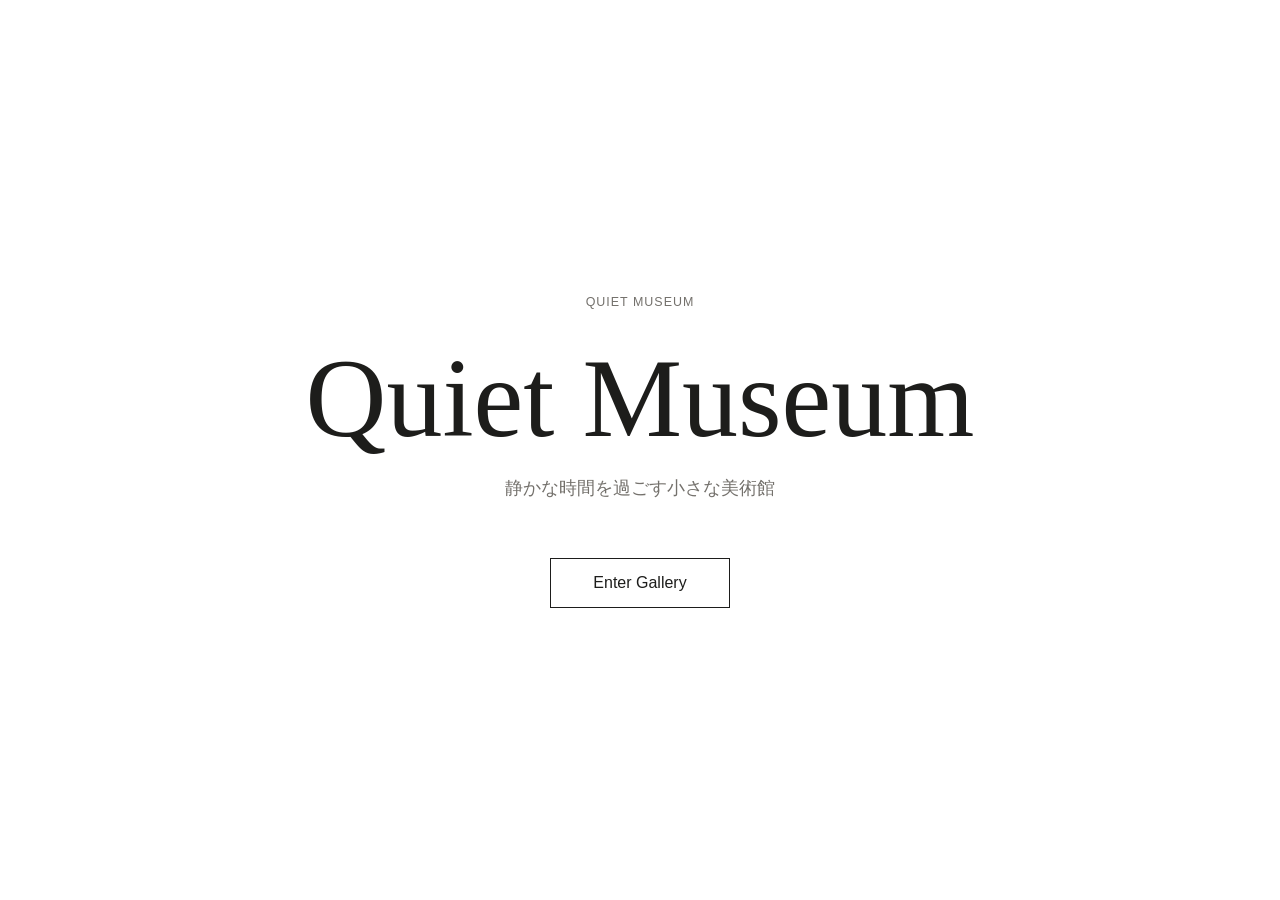
==== index.html @ d21c4763 "Initial commit" ====
<!doctype html>
<html lang="ja">
<head>
  <meta charset="utf-8">
  <meta name="viewport" content="width=device-width, initial-scale=1">
  <title>Quiet Museum</title>
  <meta name="description" content="静かな時間を過ごす小さな美術館">
  <!-- Google Search Console verification meta tag goes here. -->
  <link rel="stylesheet" href="css/style.css">
  <!-- Google Analytics code goes here. -->
</head>
<body class="home-page">
  <main class="home">
    <p class="site-mark">Quiet Museum</p>
    <h1>Quiet Museum</h1>
    <p class="subtitle">静かな時間を過ごす小さな美術館</p>
    <a class="button primary-button" href="gallery.html">Enter Gallery</a>
  </main>
</body>
</html>
---- css/style.css ----
:root {
  --bg: #ffffff;
  --text: #1d1d1b;
  --muted: #74716c;
  --line: #e9e5df;
  --soft: #f7f6f3;
  --accent: #3b5146;
  --heart: #8f3434;
  --max: 1120px;
}

* {
  box-sizing: border-box;
}

html {
  min-height: 100%;
}

body {
  min-height: 100%;
  margin: 0;
  background: var(--bg);
  color: var(--text);
  font-family: "Helvetica Neue", Arial, "Hiragino Kaku Gothic ProN", "Yu Gothic", Meiryo, sans-serif;
  line-height: 1.75;
}

a {
  color: inherit;
  text-decoration: none;
}

img {
  display: block;
  max-width: 100%;
}

button {
  font: inherit;
}

.home-page {
  display: grid;
  min-height: 100vh;
  place-items: center;
}

.home {
  width: min(100% - 40px, 820px);
  padding: 12vh 0;
  text-align: center;
}

.site-mark {
  margin: 0 0 28px;
  color: var(--muted);
  font-size: 0.78rem;
  letter-spacing: 0.08em;
  text-transform: uppercase;
}

h1,
h2,
p {
  margin-top: 0;
}

.home h1 {
  margin-bottom: 18px;
  font-family: Georgia, "Times New Roman", serif;
  font-size: clamp(3rem, 9vw, 7rem);
  font-weight: 400;
  line-height: 1;
}

.subtitle {
  margin-bottom: 54px;
  color: var(--muted);
  font-size: clamp(1rem, 2vw, 1.15rem);
}

.button,
.text-button {
  display: inline-flex;
  align-items: center;
  justify-content: center;
  min-height: 44px;
  padding: 10px 22px;
  border: 1px solid var(--text);
  border-radius: 0;
  background: transparent;
  color: var(--text);
  cursor: pointer;
  transition: background-color 180ms ease, color 180ms ease, border-color 180ms ease;
}

.button:hover,
.text-button:hover {
  background: var(--text);
  color: var(--bg);
}

.button.disabled {
  border-color: var(--line);
  color: var(--muted);
  cursor: default;
}

.button.disabled:hover {
  background: transparent;
  color: var(--muted);
}

.primary-button {
  min-width: 180px;
}

.page-header {
  display: flex;
  align-items: center;
  justify-content: space-between;
  gap: 24px;
  width: min(100% - 40px, var(--max));
  margin: 0 auto;
  padding: 32px 0;
  border-bottom: 1px solid var(--line);
}

.page-header p {
  margin: 0;
  color: var(--muted);
  font-size: 0.92rem;
}

.museum-name {
  font-family: Georgia, "Times New Roman", serif;
  font-size: 1.35rem;
}

.text-link {
  color: var(--muted);
  font-size: 0.95rem;
}

.text-link:hover {
  color: var(--text);
}

.page-shell {
  width: min(100% - 40px, var(--max));
  margin: 0 auto;
  padding: 56px 0 86px;
}

.section-heading {
  margin-bottom: 34px;
}

.section-heading h1 {
  margin-bottom: 0;
  font-family: Georgia, "Times New Roman", serif;
  font-size: clamp(2.2rem, 5vw, 4.5rem);
  font-weight: 400;
  line-height: 1.08;
}

.gallery-grid {
  display: grid;
  grid-template-columns: repeat(auto-fit, minmax(220px, 1fr));
  gap: 44px 28px;
}

.artwork-card {
  display: grid;
  gap: 14px;
}

.artwork-card:hover .card-image {
  background: #efede8;
}

.card-image {
  display: grid;
  aspect-ratio: 4 / 5;
  place-items: center;
  background: var(--soft);
  transition: background-color 180ms ease;
}

.card-image img {
  width: 100%;
  height: 100%;
  object-fit: contain;
}

.card-meta {
  display: grid;
  gap: 2px;
}

.artwork-number,
.artwork-type {
  color: var(--muted);
  font-size: 0.82rem;
}

.artwork-title {
  margin: 0;
  font-size: 1rem;
  font-weight: 400;
}

.artwork-view {
  width: min(100% - 40px, 1240px);
  margin: 0 auto;
  padding: 56px 0 86px;
}

.artwork-layout {
  display: grid;
  grid-template-columns: minmax(0, 1fr) minmax(260px, 360px);
  gap: clamp(34px, 6vw, 72px);
  align-items: start;
}

.artwork-image-wrap {
  display: grid;
  min-height: 62vh;
  place-items: center;
  background: var(--soft);
}

.artwork-image-wrap img {
  width: 100%;
  max-height: 78vh;
  object-fit: contain;
}

.artwork-detail {
  padding-top: 8px;
}

.artwork-detail h1 {
  margin: 12px 0 26px;
  font-family: Georgia, "Times New Roman", serif;
  font-size: clamp(2rem, 5vw, 4rem);
  font-weight: 400;
  line-height: 1.12;
}

.detail-meta {
  display: flex;
  flex-wrap: wrap;
  gap: 8px 16px;
  margin-bottom: 8px;
}

.memo {
  margin: 0 0 34px;
  color: #46443f;
}

.like-button {
  display: inline-grid;
  width: 48px;
  height: 48px;
  margin-bottom: 42px;
  place-items: center;
  border: 1px solid var(--line);
  border-radius: 50%;
  background: var(--bg);
  color: var(--text);
  cursor: pointer;
  font-size: 1.5rem;
  line-height: 1;
}

.like-button[aria-pressed="true"] {
  color: var(--heart);
}

.artwork-nav {
  display: flex;
  flex-wrap: wrap;
  gap: 12px;
}

.empty-state {
  padding: 72px 0;
  text-align: center;
}

@media (max-width: 760px) {
  .page-header {
    align-items: flex-start;
    flex-direction: column;
    padding: 24px 0;
  }

  .page-shell,
  .artwork-view {
    padding-top: 38px;
  }

  .gallery-grid {
    grid-template-columns: 1fr;
    gap: 38px;
  }

  .artwork-layout {
    grid-template-columns: 1fr;
  }

  .artwork-image-wrap {
    min-height: auto;
  }

  .artwork-nav {
    display: grid;
    grid-template-columns: 1fr 1fr;
  }

  .artwork-nav .back-link {
    grid-column: 1 / -1;
  }
}
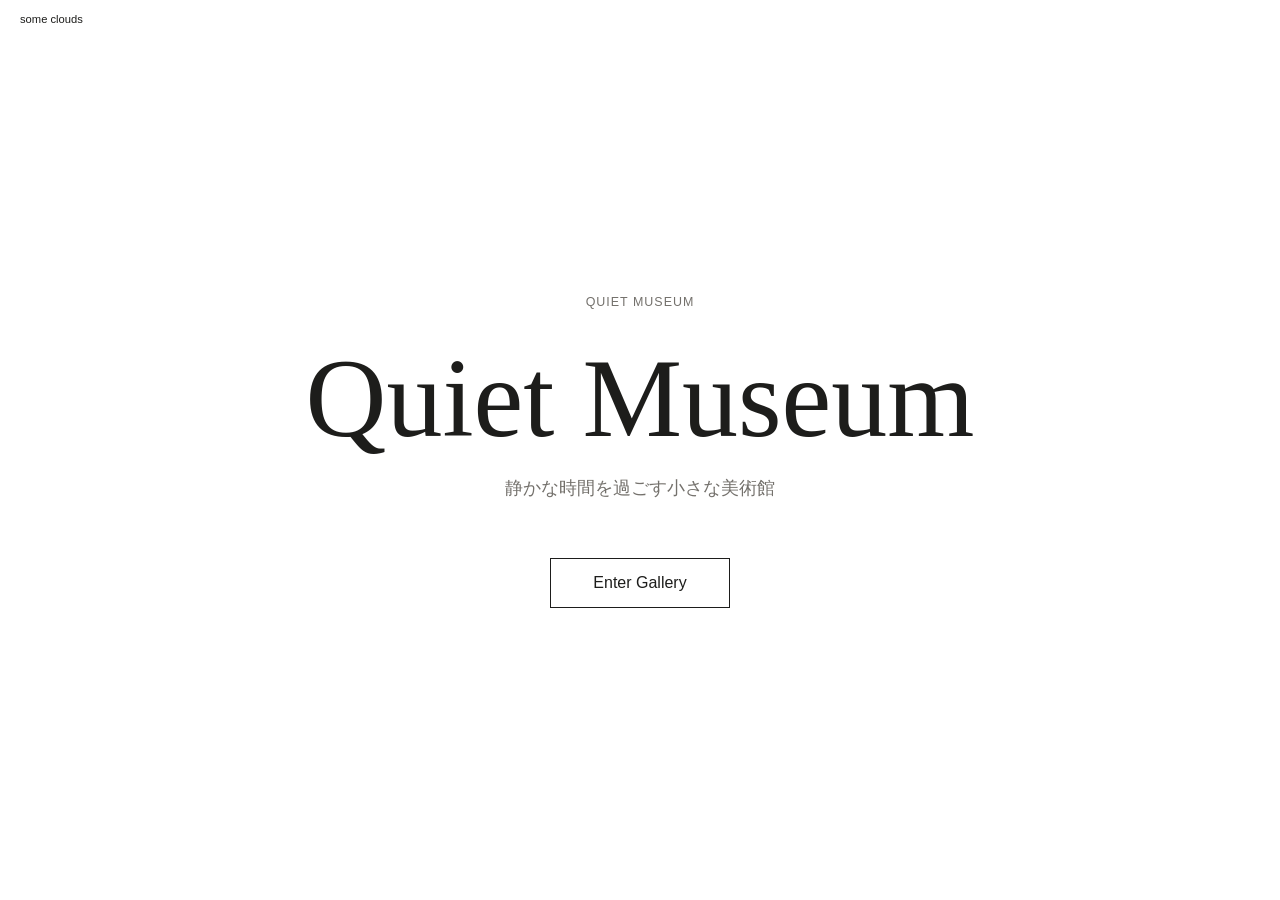
==== commit 07e5f52c: "some clouds" ====
--- a/index.html
+++ b/index.html
@@ -5,11 +5,22 @@
   <meta name="viewport" content="width=device-width, initial-scale=1">
   <title>Quiet Museum</title>
   <meta name="description" content="静かな時間を過ごす小さな美術館">
+  <link rel="canonical" href="https://sakurak02.github.io/quiet-museum/">
   <!-- Google Search Console verification meta tag goes here. -->
   <link rel="stylesheet" href="css/style.css">
-  <!-- Google Analytics code goes here. -->
+<!-- Google tag (gtag.js) -->
+<script async src="https://www.googletagmanager.com/gtag/js?id=G-THBF8NKB62"></script>
+<script>
+  window.dataLayer = window.dataLayer || [];
+  function gtag(){dataLayer.push(arguments);}
+  gtag('js', new Date());
+
+  gtag('config', 'G-THBF8NKB62');
+</script>
+
 </head>
 <body class="home-page">
+  <a class="some-clouds-link" href="https://sakurak02.github.io/some-clouds/">some clouds</a>
   <main class="home">
     <p class="site-mark">Quiet Museum</p>
     <h1>Quiet Museum</h1>
--- a/css/style.css
+++ b/css/style.css
@@ -29,6 +29,21 @@
 a {
   color: inherit;
   text-decoration: none;
+}
+
+.some-clouds-link {
+  position: absolute;
+  top: 12px;
+  left: 20px;
+  z-index: 1;
+  color: var(--text);
+  font-size: 0.7rem;
+  line-height: 1.4;
+  transition: opacity 180ms ease;
+}
+
+.some-clouds-link:hover {
+  opacity: 0.55;
 }
 
 img {
@@ -167,13 +182,16 @@
 
 .gallery-grid {
   display: grid;
-  grid-template-columns: repeat(auto-fit, minmax(220px, 1fr));
-  gap: 44px 28px;
+  grid-template-columns: repeat(6, minmax(0, 1fr));
+  gap: 24px 18px;
 }
 
 .artwork-card {
   display: grid;
-  gap: 14px;
+  min-width: 0;
+  gap: 6px;
+  align-content: start;
+  grid-template-columns: minmax(0, 1fr);
 }
 
 .artwork-card:hover .card-image {
@@ -182,7 +200,9 @@
 
 .card-image {
   display: grid;
-  aspect-ratio: 4 / 5;
+  width: 100%;
+  min-width: 0;
+  aspect-ratio: 1 / 1;
   place-items: center;
   background: var(--soft);
   transition: background-color 180ms ease;
@@ -196,19 +216,49 @@
 
 .card-meta {
   display: grid;
+  width: 100%;
+  min-width: 0;
   gap: 2px;
-}
-
-.artwork-number,
-.artwork-type {
-  color: var(--muted);
-  font-size: 0.82rem;
+  align-content: start;
+  justify-items: end;
+}
+
+.gallery-number {
+  color: var(--text);
+  font-size: 0.72rem;
+  line-height: 1.2;
+}
+
+.artwork-number {
+  color: var(--muted);
+  font-size: 0.76rem;
+  line-height: 1.35;
+  max-width: 100%;
+  overflow-wrap: anywhere;
+  text-align: right;
 }
 
 .artwork-title {
-  margin: 0;
-  font-size: 1rem;
-  font-weight: 400;
+  display: block;
+  width: 100%;
+  min-width: 0;
+  min-height: 2.6em;
+  color: var(--text);
+  font-size: 0.64rem;
+  line-height: 1.3;
+  overflow-wrap: break-word;
+  text-align: left;
+}
+
+.artwork-title--branched {
+  display: flex;
+  gap: 0.8em;
+  align-items: baseline;
+}
+
+.artwork-title-branch {
+  flex: 0 0 auto;
+  font-size: 0.95em;
 }
 
 .artwork-view {
@@ -241,24 +291,34 @@
   padding-top: 8px;
 }
 
-.artwork-detail h1 {
-  margin: 12px 0 26px;
+.artwork-detail-number {
+  margin: 0 0 28px;
+  color: var(--muted);
+  font-size: 0.95rem;
+}
+
+.artwork-detail--titled .artwork-detail-number {
+  margin-bottom: 6px;
+}
+
+.artwork-detail-title {
+  margin: 0 0 36px;
   font-family: Georgia, "Times New Roman", serif;
-  font-size: clamp(2rem, 5vw, 4rem);
+  font-size: clamp(1.35rem, 2.4vw, 2rem);
   font-weight: 400;
-  line-height: 1.12;
-}
-
-.detail-meta {
+  line-height: 1.35;
+  text-align: left;
+}
+
+.artwork-detail-title--branched {
   display: flex;
-  flex-wrap: wrap;
-  gap: 8px 16px;
-  margin-bottom: 8px;
-}
-
-.memo {
-  margin: 0 0 34px;
-  color: #46443f;
+  gap: 0.8em;
+  align-items: baseline;
+}
+
+.artwork-detail-title-branch {
+  flex: 0 0 auto;
+  font-size: 0.95em;
 }
 
 .like-button {
@@ -280,6 +340,11 @@
   color: var(--heart);
 }
 
+.like-button:disabled {
+  cursor: default;
+  opacity: 0.55;
+}
+
 .artwork-nav {
   display: flex;
   flex-wrap: wrap;
@@ -291,7 +356,37 @@
   text-align: center;
 }
 
+.about-section {
+  margin-top: 82px;
+  padding-top: 34px;
+  border-top: 1px solid var(--line);
+  color: var(--muted);
+}
+
+.about-section h2 {
+  margin: 0 0 18px;
+  color: var(--text);
+  font-family: Georgia, "Times New Roman", serif;
+  font-size: 1.35rem;
+  font-weight: 400;
+}
+
+.about-section p {
+  margin: 0 0 6px;
+  font-size: 0.92rem;
+}
+
+@media (max-width: 900px) {
+  .gallery-grid {
+    grid-template-columns: repeat(4, minmax(0, 1fr));
+  }
+}
+
 @media (max-width: 760px) {
+  .some-clouds-link {
+    left: 12px;
+  }
+
   .page-header {
     align-items: flex-start;
     flex-direction: column;
@@ -303,9 +398,13 @@
     padding-top: 38px;
   }
 
+  .page-shell {
+    width: min(100% - 24px, var(--max));
+  }
+
   .gallery-grid {
-    grid-template-columns: 1fr;
-    gap: 38px;
+    grid-template-columns: repeat(3, minmax(0, 1fr));
+    gap: 16px 10px;
   }
 
   .artwork-layout {
